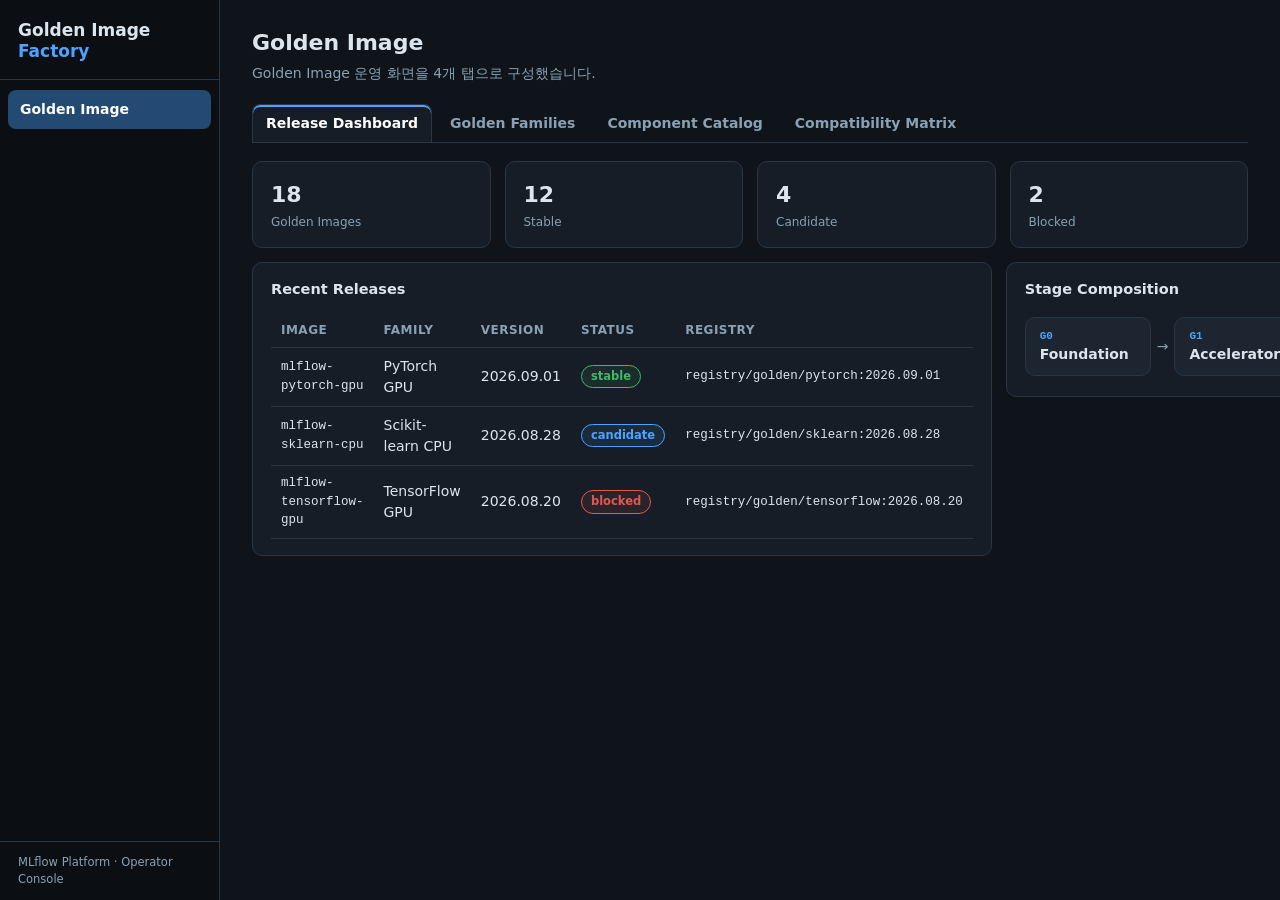
==== index.html @ 3e86191f "first commit" ====
<!doctype html>
<html lang="ko">
<head>
  <meta charset="utf-8">
  <meta name="viewport" content="width=device-width, initial-scale=1">
  <title>Golden Image</title>
  <style>
    :root {
      --bg: #0f141a;
      --side: #0b0f14;
      --panel: #161d26;
      --panel-2: #1c2530;
      --border: #2a3644;
      --text: #dce5ee;
      --muted: #8aa0b4;
      --accent: #4da3ff;
      --accent-dim: #234a73;
      --ok: #3fb964;
      --warn: #e0a53a;
      --err: #e05a4e;
      --mono: "Cascadia Code", "JetBrains Mono", Consolas, monospace;
    }

    * { box-sizing: border-box; }
    html, body { margin: 0; min-height: 100%; }
    body {
      background: var(--bg);
      color: var(--text);
      font: 14px/1.5 "Segoe UI", "Malgun Gothic", system-ui, sans-serif;
    }

    .app { display: flex; min-height: 100vh; }
    .sidebar {
      width: 220px;
      flex: none;
      background: var(--side);
      border-right: 1px solid var(--border);
      display: flex;
      flex-direction: column;
      position: sticky;
      top: 0;
      height: 100vh;
    }
    .brand {
      padding: 20px 18px 16px;
      font-size: 17px;
      font-weight: 700;
      line-height: 1.25;
      border-bottom: 1px solid var(--border);
    }
    .brand span { display: block; color: var(--accent); }
    .menu { padding: 10px 8px; flex: 1; }
    .menu a {
      display: block;
      padding: 9px 12px;
      color: #fff;
      text-decoration: none;
      border-radius: 8px;
      font-weight: 600;
      background: var(--accent-dim);
    }
    .sidebar-foot {
      padding: 12px 18px;
      color: var(--muted);
      font-size: 11.5px;
      border-top: 1px solid var(--border);
    }

    .main {
      flex: 1;
      min-width: 0;
      padding: 26px 32px 60px;
    }
    .page-title { margin: 0 0 4px; font-size: 22px; font-weight: 750; }
    .page-sub { margin: 0 0 20px; color: var(--muted); }

    .tabs {
      display: flex;
      gap: 4px;
      flex-wrap: wrap;
      margin: 0 0 18px;
      border-bottom: 1px solid var(--border);
    }
    .tab {
      display: inline-flex;
      align-items: center;
      min-height: 38px;
      padding: 8px 13px;
      color: var(--muted);
      background: transparent;
      border: 1px solid transparent;
      border-bottom: 0;
      border-radius: 8px 8px 0 0;
      font: inherit;
      font-weight: 650;
      cursor: pointer;
    }
    .tab:hover {
      color: var(--text);
      background: var(--panel);
    }
    .tab.active {
      color: #fff;
      background: var(--panel);
      border-color: var(--border);
      box-shadow: inset 0 2px 0 var(--accent);
    }

    .tab-panel { display: none; }
    .tab-panel.active { display: block; }
    .grid { display: grid; gap: 14px; }
    .stats { grid-template-columns: repeat(4, minmax(150px, 1fr)); }
    .cols { grid-template-columns: 1.4fr .9fr; align-items: start; }
    .cards { grid-template-columns: repeat(auto-fill, minmax(260px, 1fr)); }
    .panel {
      background: var(--panel);
      border: 1px solid var(--border);
      border-radius: 10px;
      padding: 16px 18px;
    }
    .panel h3 { margin: 0 0 12px; font-size: 14.5px; }
    .stat { display: flex; flex-direction: column; gap: 2px; }
    .stat .v { font-size: 22px; font-weight: 750; }
    .stat .k { color: var(--muted); font-size: 12px; }
    .muted { color: var(--muted); }
    .small { font-size: 12px; }
    .mono { font-family: var(--mono); font-size: 12.5px; }
    .row { display: flex; gap: 10px; align-items: center; flex-wrap: wrap; }
    .spread { display: flex; justify-content: space-between; gap: 12px; align-items: center; flex-wrap: wrap; }

    table { width: 100%; border-collapse: collapse; }
    th, td {
      text-align: left;
      padding: 8px 10px;
      border-bottom: 1px solid var(--border);
      vertical-align: middle;
    }
    th {
      color: var(--muted);
      font-size: 12px;
      font-weight: 650;
      text-transform: uppercase;
      letter-spacing: .04em;
    }
    .table-wrap { overflow-x: auto; }

    .badge {
      display: inline-block;
      padding: 2px 9px;
      border-radius: 99px;
      font-size: 11.5px;
      font-weight: 650;
      border: 1px solid var(--border);
      background: var(--panel-2);
      white-space: nowrap;
    }
    .badge.ok { color: var(--ok); border-color: var(--ok); background: rgba(63,185,100,.1); }
    .badge.warn { color: var(--warn); border-color: var(--warn); background: rgba(224,165,58,.1); }
    .badge.err { color: var(--err); border-color: var(--err); background: rgba(224,90,78,.1); }
    .badge.info { color: var(--accent); border-color: var(--accent); background: rgba(77,163,255,.1); }

    .stage-line {
      display: flex;
      gap: 0;
      overflow-x: auto;
      padding: 4px 0;
    }
    .stage-node {
      min-width: 126px;
      background: var(--panel-2);
      border: 1px solid var(--border);
      border-radius: 10px;
      padding: 10px 14px;
      flex: none;
    }
    .stage-key { color: var(--accent); font-family: var(--mono); font-size: 11px; font-weight: 700; }
    .stage-arrow { align-self: center; color: var(--muted); padding: 0 6px; flex: none; }

    .matrix {
      border-collapse: separate;
      border-spacing: 4px;
      min-width: 620px;
    }
    .matrix th { text-transform: none; letter-spacing: 0; }
    .matrix td {
      text-align: center;
      border: 1px solid var(--border);
      border-radius: 8px;
      padding: 10px 12px;
      background: var(--panel-2);
    }
    .matrix .supported { background: rgba(63,185,100,.12); border-color: rgba(63,185,100,.55); }
    .matrix .review { background: rgba(224,165,58,.12); border-color: rgba(224,165,58,.55); }
    .matrix .blocked { background: rgba(224,90,78,.14); border-color: rgba(224,90,78,.65); }

    @media (max-width: 860px) {
      .app { display: block; }
      .sidebar {
        width: auto;
        height: auto;
        position: static;
        border-right: 0;
        border-bottom: 1px solid var(--border);
      }
      .main { padding: 20px 16px 44px; }
      .stats, .cols { grid-template-columns: 1fr; }
    }
  </style>
</head>
<body>
  <div class="app">
    <aside class="sidebar">
      <div class="brand">Golden Image<span>Factory</span></div>
      <nav class="menu">
        <a href="#release-dashboard">Golden Image</a>
      </nav>
      <div class="sidebar-foot">MLflow Platform · Operator Console</div>
    </aside>

    <main class="main">
      <h1 class="page-title">Golden Image</h1>
      <p class="page-sub">Golden Image 운영 화면을 4개 탭으로 구성했습니다.</p>

      <nav class="tabs" aria-label="Golden Image tabs">
        <button class="tab active" type="button" data-tab="release-dashboard">Release Dashboard</button>
        <button class="tab" type="button" data-tab="golden-families">Golden Families</button>
        <button class="tab" type="button" data-tab="component-catalog">Component Catalog</button>
        <button class="tab" type="button" data-tab="compatibility-matrix">Compatibility Matrix</button>
      </nav>

      <section id="release-dashboard" class="tab-panel active">
        <div class="grid stats">
          <div class="panel stat"><div class="v">18</div><div class="k">Golden Images</div></div>
          <div class="panel stat"><div class="v">12</div><div class="k">Stable</div></div>
          <div class="panel stat"><div class="v">4</div><div class="k">Candidate</div></div>
          <div class="panel stat"><div class="v">2</div><div class="k">Blocked</div></div>
        </div>

        <div class="grid cols" style="margin-top:14px;">
          <div class="panel">
            <h3>Recent Releases</h3>
            <div class="table-wrap">
              <table>
                <thead>
                  <tr>
                    <th>Image</th>
                    <th>Family</th>
                    <th>Version</th>
                    <th>Status</th>
                    <th>Registry</th>
                  </tr>
                </thead>
                <tbody>
                  <tr>
                    <td class="mono">mlflow-pytorch-gpu</td>
                    <td>PyTorch GPU</td>
                    <td>2026.09.01</td>
                    <td><span class="badge ok">stable</span></td>
                    <td class="mono">registry/golden/pytorch:2026.09.01</td>
                  </tr>
                  <tr>
                    <td class="mono">mlflow-sklearn-cpu</td>
                    <td>Scikit-learn CPU</td>
                    <td>2026.08.28</td>
                    <td><span class="badge info">candidate</span></td>
                    <td class="mono">registry/golden/sklearn:2026.08.28</td>
                  </tr>
                  <tr>
                    <td class="mono">mlflow-tensorflow-gpu</td>
                    <td>TensorFlow GPU</td>
                    <td>2026.08.20</td>
                    <td><span class="badge err">blocked</span></td>
                    <td class="mono">registry/golden/tensorflow:2026.08.20</td>
                  </tr>
                </tbody>
              </table>
            </div>
          </div>
          <div class="panel">
            <h3>Stage Composition</h3>
            <div class="stage-line">
              <div class="stage-node"><div class="stage-key">G0</div><strong>Foundation</strong></div>
              <div class="stage-arrow">→</div>
              <div class="stage-node"><div class="stage-key">G1</div><strong>Accelerator</strong></div>
              <div class="stage-arrow">→</div>
              <div class="stage-node"><div class="stage-key">G2</div><strong>Language</strong></div>
              <div class="stage-arrow">→</div>
              <div class="stage-node"><div class="stage-key">G3</div><strong>Framework</strong></div>
              <div class="stage-arrow">→</div>
              <div class="stage-node"><div class="stage-key">G4</div><strong>ML Platform</strong></div>
              <div class="stage-arrow">→</div>
              <div class="stage-node"><div class="stage-key">G5</div><strong>IDE</strong></div>
            </div>
          </div>
        </div>
      </section>

      <section id="golden-families" class="tab-panel">
        <div class="grid cards">
          <div class="panel">
            <div class="spread"><strong>PyTorch GPU</strong><span class="badge ok">active</span></div>
            <p class="muted small">CUDA 기반 PyTorch 학습/서빙 Golden Image Family</p>
            <div class="row">
              <span class="badge info">linux/amd64</span>
              <span class="badge">cu124-py312</span>
              <span class="badge ok">stable 3</span>
            </div>
          </div>
          <div class="panel">
            <div class="spread"><strong>TensorFlow GPU</strong><span class="badge warn">review</span></div>
            <p class="muted small">TensorFlow GPU 런타임과 MLflow 통합 Family</p>
            <div class="row">
              <span class="badge info">linux/amd64</span>
              <span class="badge">cu121-py311</span>
              <span class="badge info">candidate 1</span>
            </div>
          </div>
          <div class="panel">
            <div class="spread"><strong>Scikit-learn CPU</strong><span class="badge ok">active</span></div>
            <p class="muted small">CPU 전용 Python ML 워크로드 Family</p>
            <div class="row">
              <span class="badge info">linux/amd64</span>
              <span class="badge">py312</span>
              <span class="badge ok">stable 5</span>
            </div>
          </div>
        </div>
      </section>

      <section id="component-catalog" class="tab-panel">
        <div class="panel">
          <h3>Component Catalog</h3>
          <div class="table-wrap">
            <table>
              <thead>
                <tr>
                  <th>Stage</th>
                  <th>Name</th>
                  <th>Version</th>
                  <th>Status</th>
                  <th>Owner</th>
                </tr>
              </thead>
              <tbody>
                <tr><td class="mono">G0</td><td>ubi9-foundation</td><td>9.4</td><td><span class="badge ok">approved</span></td><td>platform-infra</td></tr>
                <tr><td class="mono">G1</td><td>cuda-runtime</td><td>12.4.1</td><td><span class="badge ok">approved</span></td><td>gpu-platform</td></tr>
                <tr><td class="mono">G2</td><td>python</td><td>3.12</td><td><span class="badge ok">approved</span></td><td>runtime</td></tr>
                <tr><td class="mono">G3</td><td>pytorch</td><td>2.4.0</td><td><span class="badge info">candidate</span></td><td>ml-platform</td></tr>
                <tr><td class="mono">G4</td><td>mlflow</td><td>2.16.0</td><td><span class="badge ok">approved</span></td><td>ml-platform</td></tr>
                <tr><td class="mono">G5</td><td>openvscode</td><td>1.92.2</td><td><span class="badge warn">draft</span></td><td>developer-platform</td></tr>
              </tbody>
            </table>
          </div>
        </div>
      </section>

      <section id="compatibility-matrix" class="tab-panel">
        <div class="grid cols">
          <div class="panel">
            <h3>Framework × Python/CUDA</h3>
            <div class="table-wrap">
              <table class="matrix">
                <thead>
                  <tr>
                    <th>Framework</th>
                    <th>py311-cu121</th>
                    <th>py312-cu124</th>
                    <th>py313-cu124</th>
                  </tr>
                </thead>
                <tbody>
                  <tr>
                    <th>pytorch 2.4</th>
                    <td class="supported">supported</td>
                    <td class="supported">supported</td>
                    <td class="review">review</td>
                  </tr>
                  <tr>
                    <th>tensorflow 2.16</th>
                    <td class="supported">supported</td>
                    <td class="review">review</td>
                    <td class="blocked">blocked</td>
                  </tr>
                  <tr>
                    <th>sklearn 1.5</th>
                    <td class="supported">supported</td>
                    <td class="supported">supported</td>
                    <td class="supported">supported</td>
                  </tr>
                </tbody>
              </table>
            </div>
          </div>
          <div class="panel">
            <h3>Rules</h3>
            <p class="muted small">blocked 조합은 Release 승인 전에 예외 승인 또는 Component 교체가 필요합니다.</p>
            <div class="row">
              <span class="badge ok">supported</span>
              <span class="badge warn">review</span>
              <span class="badge err">blocked</span>
            </div>
          </div>
        </div>
      </section>
    </main>
  </div>

  <script>
    const tabs = Array.from(document.querySelectorAll(".tab"));
    const panels = Array.from(document.querySelectorAll(".tab-panel"));

    function activate(tabId) {
      tabs.forEach((tab) => tab.classList.toggle("active", tab.dataset.tab === tabId));
      panels.forEach((panel) => panel.classList.toggle("active", panel.id === tabId));
      if (location.hash.slice(1) !== tabId) history.replaceState(null, "", "#" + tabId);
    }

    tabs.forEach((tab) => {
      tab.addEventListener("click", () => activate(tab.dataset.tab));
    });

    const initial = location.hash.slice(1);
    if (initial && document.getElementById(initial)) {
      activate(initial);
    }
  </script>
</body>
</html>
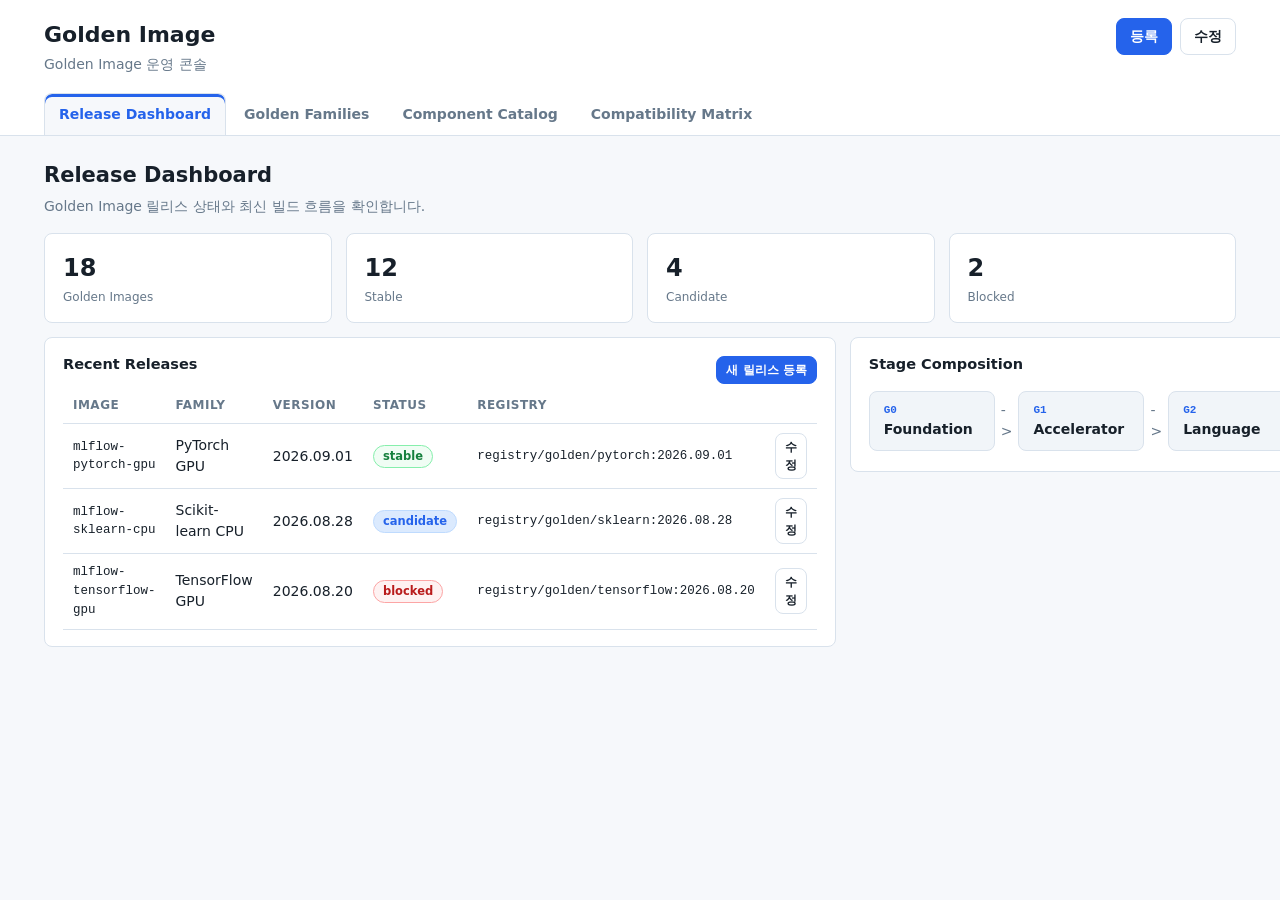
==== commit 2b426ab0: "split golden image html screens" ====
--- a/index.html
+++ b/index.html
@@ -3,426 +3,114 @@
 <head>
   <meta charset="utf-8">
   <meta name="viewport" content="width=device-width, initial-scale=1">
-  <title>Golden Image</title>
-  <style>
-    :root {
-      --bg: #0f141a;
-      --side: #0b0f14;
-      --panel: #161d26;
-      --panel-2: #1c2530;
-      --border: #2a3644;
-      --text: #dce5ee;
-      --muted: #8aa0b4;
-      --accent: #4da3ff;
-      --accent-dim: #234a73;
-      --ok: #3fb964;
-      --warn: #e0a53a;
-      --err: #e05a4e;
-      --mono: "Cascadia Code", "JetBrains Mono", Consolas, monospace;
-    }
-
-    * { box-sizing: border-box; }
-    html, body { margin: 0; min-height: 100%; }
-    body {
-      background: var(--bg);
-      color: var(--text);
-      font: 14px/1.5 "Segoe UI", "Malgun Gothic", system-ui, sans-serif;
-    }
-
-    .app { display: flex; min-height: 100vh; }
-    .sidebar {
-      width: 220px;
-      flex: none;
-      background: var(--side);
-      border-right: 1px solid var(--border);
-      display: flex;
-      flex-direction: column;
-      position: sticky;
-      top: 0;
-      height: 100vh;
-    }
-    .brand {
-      padding: 20px 18px 16px;
-      font-size: 17px;
-      font-weight: 700;
-      line-height: 1.25;
-      border-bottom: 1px solid var(--border);
-    }
-    .brand span { display: block; color: var(--accent); }
-    .menu { padding: 10px 8px; flex: 1; }
-    .menu a {
-      display: block;
-      padding: 9px 12px;
-      color: #fff;
-      text-decoration: none;
-      border-radius: 8px;
-      font-weight: 600;
-      background: var(--accent-dim);
-    }
-    .sidebar-foot {
-      padding: 12px 18px;
-      color: var(--muted);
-      font-size: 11.5px;
-      border-top: 1px solid var(--border);
-    }
-
-    .main {
-      flex: 1;
-      min-width: 0;
-      padding: 26px 32px 60px;
-    }
-    .page-title { margin: 0 0 4px; font-size: 22px; font-weight: 750; }
-    .page-sub { margin: 0 0 20px; color: var(--muted); }
-
-    .tabs {
-      display: flex;
-      gap: 4px;
-      flex-wrap: wrap;
-      margin: 0 0 18px;
-      border-bottom: 1px solid var(--border);
-    }
-    .tab {
-      display: inline-flex;
-      align-items: center;
-      min-height: 38px;
-      padding: 8px 13px;
-      color: var(--muted);
-      background: transparent;
-      border: 1px solid transparent;
-      border-bottom: 0;
-      border-radius: 8px 8px 0 0;
-      font: inherit;
-      font-weight: 650;
-      cursor: pointer;
-    }
-    .tab:hover {
-      color: var(--text);
-      background: var(--panel);
-    }
-    .tab.active {
-      color: #fff;
-      background: var(--panel);
-      border-color: var(--border);
-      box-shadow: inset 0 2px 0 var(--accent);
-    }
-
-    .tab-panel { display: none; }
-    .tab-panel.active { display: block; }
-    .grid { display: grid; gap: 14px; }
-    .stats { grid-template-columns: repeat(4, minmax(150px, 1fr)); }
-    .cols { grid-template-columns: 1.4fr .9fr; align-items: start; }
-    .cards { grid-template-columns: repeat(auto-fill, minmax(260px, 1fr)); }
-    .panel {
-      background: var(--panel);
-      border: 1px solid var(--border);
-      border-radius: 10px;
-      padding: 16px 18px;
-    }
-    .panel h3 { margin: 0 0 12px; font-size: 14.5px; }
-    .stat { display: flex; flex-direction: column; gap: 2px; }
-    .stat .v { font-size: 22px; font-weight: 750; }
-    .stat .k { color: var(--muted); font-size: 12px; }
-    .muted { color: var(--muted); }
-    .small { font-size: 12px; }
-    .mono { font-family: var(--mono); font-size: 12.5px; }
-    .row { display: flex; gap: 10px; align-items: center; flex-wrap: wrap; }
-    .spread { display: flex; justify-content: space-between; gap: 12px; align-items: center; flex-wrap: wrap; }
-
-    table { width: 100%; border-collapse: collapse; }
-    th, td {
-      text-align: left;
-      padding: 8px 10px;
-      border-bottom: 1px solid var(--border);
-      vertical-align: middle;
-    }
-    th {
-      color: var(--muted);
-      font-size: 12px;
-      font-weight: 650;
-      text-transform: uppercase;
-      letter-spacing: .04em;
-    }
-    .table-wrap { overflow-x: auto; }
-
-    .badge {
-      display: inline-block;
-      padding: 2px 9px;
-      border-radius: 99px;
-      font-size: 11.5px;
-      font-weight: 650;
-      border: 1px solid var(--border);
-      background: var(--panel-2);
-      white-space: nowrap;
-    }
-    .badge.ok { color: var(--ok); border-color: var(--ok); background: rgba(63,185,100,.1); }
-    .badge.warn { color: var(--warn); border-color: var(--warn); background: rgba(224,165,58,.1); }
-    .badge.err { color: var(--err); border-color: var(--err); background: rgba(224,90,78,.1); }
-    .badge.info { color: var(--accent); border-color: var(--accent); background: rgba(77,163,255,.1); }
-
-    .stage-line {
-      display: flex;
-      gap: 0;
-      overflow-x: auto;
-      padding: 4px 0;
-    }
-    .stage-node {
-      min-width: 126px;
-      background: var(--panel-2);
-      border: 1px solid var(--border);
-      border-radius: 10px;
-      padding: 10px 14px;
-      flex: none;
-    }
-    .stage-key { color: var(--accent); font-family: var(--mono); font-size: 11px; font-weight: 700; }
-    .stage-arrow { align-self: center; color: var(--muted); padding: 0 6px; flex: none; }
-
-    .matrix {
-      border-collapse: separate;
-      border-spacing: 4px;
-      min-width: 620px;
-    }
-    .matrix th { text-transform: none; letter-spacing: 0; }
-    .matrix td {
-      text-align: center;
-      border: 1px solid var(--border);
-      border-radius: 8px;
-      padding: 10px 12px;
-      background: var(--panel-2);
-    }
-    .matrix .supported { background: rgba(63,185,100,.12); border-color: rgba(63,185,100,.55); }
-    .matrix .review { background: rgba(224,165,58,.12); border-color: rgba(224,165,58,.55); }
-    .matrix .blocked { background: rgba(224,90,78,.14); border-color: rgba(224,90,78,.65); }
-
-    @media (max-width: 860px) {
-      .app { display: block; }
-      .sidebar {
-        width: auto;
-        height: auto;
-        position: static;
-        border-right: 0;
-        border-bottom: 1px solid var(--border);
-      }
-      .main { padding: 20px 16px 44px; }
-      .stats, .cols { grid-template-columns: 1fr; }
-    }
-  </style>
+  <title>Golden Image · Release Dashboard</title>
+  <link rel="stylesheet" href="styles.css">
 </head>
-<body>
-  <div class="app">
-    <aside class="sidebar">
-      <div class="brand">Golden Image<span>Factory</span></div>
-      <nav class="menu">
-        <a href="#release-dashboard">Golden Image</a>
-      </nav>
-      <div class="sidebar-foot">MLflow Platform · Operator Console</div>
-    </aside>
+<body data-page="dashboard">
+  <div class="shell">
+    <header class="topbar">
+      <div class="topbar-inner">
+        <div class="brand-row">
+          <div>
+            <h1 class="brand">Golden Image</h1>
+            <p class="brand-sub">Golden Image 운영 콘솔</p>
+          </div>
+          <div class="quick-actions">
+            <a class="btn primary" href="register.html">등록</a>
+            <a class="btn" href="edit.html">수정</a>
+          </div>
+        </div>
+        <nav class="tabs" aria-label="Golden Image tabs">
+          <a href="index.html" data-nav="dashboard">Release Dashboard</a>
+          <a href="families.html" data-nav="families">Golden Families</a>
+          <a href="components.html" data-nav="components">Component Catalog</a>
+          <a href="matrix.html" data-nav="matrix">Compatibility Matrix</a>
+        </nav>
+      </div>
+    </header>
 
     <main class="main">
-      <h1 class="page-title">Golden Image</h1>
-      <p class="page-sub">Golden Image 운영 화면을 4개 탭으로 구성했습니다.</p>
+      <div class="page-head">
+        <div>
+          <h2 class="page-title">Release Dashboard</h2>
+          <p class="page-sub">Golden Image 릴리스 상태와 최신 빌드 흐름을 확인합니다.</p>
+        </div>
+      </div>
 
-      <nav class="tabs" aria-label="Golden Image tabs">
-        <button class="tab active" type="button" data-tab="release-dashboard">Release Dashboard</button>
-        <button class="tab" type="button" data-tab="golden-families">Golden Families</button>
-        <button class="tab" type="button" data-tab="component-catalog">Component Catalog</button>
-        <button class="tab" type="button" data-tab="compatibility-matrix">Compatibility Matrix</button>
-      </nav>
-
-      <section id="release-dashboard" class="tab-panel active">
-        <div class="grid stats">
-          <div class="panel stat"><div class="v">18</div><div class="k">Golden Images</div></div>
-          <div class="panel stat"><div class="v">12</div><div class="k">Stable</div></div>
-          <div class="panel stat"><div class="v">4</div><div class="k">Candidate</div></div>
-          <div class="panel stat"><div class="v">2</div><div class="k">Blocked</div></div>
-        </div>
-
-        <div class="grid cols" style="margin-top:14px;">
-          <div class="panel">
-            <h3>Recent Releases</h3>
-            <div class="table-wrap">
-              <table>
-                <thead>
-                  <tr>
-                    <th>Image</th>
-                    <th>Family</th>
-                    <th>Version</th>
-                    <th>Status</th>
-                    <th>Registry</th>
-                  </tr>
-                </thead>
-                <tbody>
-                  <tr>
-                    <td class="mono">mlflow-pytorch-gpu</td>
-                    <td>PyTorch GPU</td>
-                    <td>2026.09.01</td>
-                    <td><span class="badge ok">stable</span></td>
-                    <td class="mono">registry/golden/pytorch:2026.09.01</td>
-                  </tr>
-                  <tr>
-                    <td class="mono">mlflow-sklearn-cpu</td>
-                    <td>Scikit-learn CPU</td>
-                    <td>2026.08.28</td>
-                    <td><span class="badge info">candidate</span></td>
-                    <td class="mono">registry/golden/sklearn:2026.08.28</td>
-                  </tr>
-                  <tr>
-                    <td class="mono">mlflow-tensorflow-gpu</td>
-                    <td>TensorFlow GPU</td>
-                    <td>2026.08.20</td>
-                    <td><span class="badge err">blocked</span></td>
-                    <td class="mono">registry/golden/tensorflow:2026.08.20</td>
-                  </tr>
-                </tbody>
-              </table>
-            </div>
-          </div>
-          <div class="panel">
-            <h3>Stage Composition</h3>
-            <div class="stage-line">
-              <div class="stage-node"><div class="stage-key">G0</div><strong>Foundation</strong></div>
-              <div class="stage-arrow">→</div>
-              <div class="stage-node"><div class="stage-key">G1</div><strong>Accelerator</strong></div>
-              <div class="stage-arrow">→</div>
-              <div class="stage-node"><div class="stage-key">G2</div><strong>Language</strong></div>
-              <div class="stage-arrow">→</div>
-              <div class="stage-node"><div class="stage-key">G3</div><strong>Framework</strong></div>
-              <div class="stage-arrow">→</div>
-              <div class="stage-node"><div class="stage-key">G4</div><strong>ML Platform</strong></div>
-              <div class="stage-arrow">→</div>
-              <div class="stage-node"><div class="stage-key">G5</div><strong>IDE</strong></div>
-            </div>
-          </div>
-        </div>
+      <section class="grid stats">
+        <div class="panel stat"><div class="value">18</div><div class="key">Golden Images</div></div>
+        <div class="panel stat"><div class="value">12</div><div class="key">Stable</div></div>
+        <div class="panel stat"><div class="value">4</div><div class="key">Candidate</div></div>
+        <div class="panel stat"><div class="value">2</div><div class="key">Blocked</div></div>
       </section>
 
-      <section id="golden-families" class="tab-panel">
-        <div class="grid cards">
-          <div class="panel">
-            <div class="spread"><strong>PyTorch GPU</strong><span class="badge ok">active</span></div>
-            <p class="muted small">CUDA 기반 PyTorch 학습/서빙 Golden Image Family</p>
-            <div class="row">
-              <span class="badge info">linux/amd64</span>
-              <span class="badge">cu124-py312</span>
-              <span class="badge ok">stable 3</span>
-            </div>
+      <section class="grid cols" style="margin-top:14px;">
+        <div class="panel">
+          <div class="spread">
+            <h3>Recent Releases</h3>
+            <a class="btn small primary" href="register.html">새 릴리스 등록</a>
           </div>
-          <div class="panel">
-            <div class="spread"><strong>TensorFlow GPU</strong><span class="badge warn">review</span></div>
-            <p class="muted small">TensorFlow GPU 런타임과 MLflow 통합 Family</p>
-            <div class="row">
-              <span class="badge info">linux/amd64</span>
-              <span class="badge">cu121-py311</span>
-              <span class="badge info">candidate 1</span>
-            </div>
-          </div>
-          <div class="panel">
-            <div class="spread"><strong>Scikit-learn CPU</strong><span class="badge ok">active</span></div>
-            <p class="muted small">CPU 전용 Python ML 워크로드 Family</p>
-            <div class="row">
-              <span class="badge info">linux/amd64</span>
-              <span class="badge">py312</span>
-              <span class="badge ok">stable 5</span>
-            </div>
-          </div>
-        </div>
-      </section>
-
-      <section id="component-catalog" class="tab-panel">
-        <div class="panel">
-          <h3>Component Catalog</h3>
           <div class="table-wrap">
             <table>
               <thead>
                 <tr>
-                  <th>Stage</th>
-                  <th>Name</th>
+                  <th>Image</th>
+                  <th>Family</th>
                   <th>Version</th>
                   <th>Status</th>
-                  <th>Owner</th>
+                  <th>Registry</th>
+                  <th></th>
                 </tr>
               </thead>
               <tbody>
-                <tr><td class="mono">G0</td><td>ubi9-foundation</td><td>9.4</td><td><span class="badge ok">approved</span></td><td>platform-infra</td></tr>
-                <tr><td class="mono">G1</td><td>cuda-runtime</td><td>12.4.1</td><td><span class="badge ok">approved</span></td><td>gpu-platform</td></tr>
-                <tr><td class="mono">G2</td><td>python</td><td>3.12</td><td><span class="badge ok">approved</span></td><td>runtime</td></tr>
-                <tr><td class="mono">G3</td><td>pytorch</td><td>2.4.0</td><td><span class="badge info">candidate</span></td><td>ml-platform</td></tr>
-                <tr><td class="mono">G4</td><td>mlflow</td><td>2.16.0</td><td><span class="badge ok">approved</span></td><td>ml-platform</td></tr>
-                <tr><td class="mono">G5</td><td>openvscode</td><td>1.92.2</td><td><span class="badge warn">draft</span></td><td>developer-platform</td></tr>
+                <tr>
+                  <td class="mono">mlflow-pytorch-gpu</td>
+                  <td>PyTorch GPU</td>
+                  <td>2026.09.01</td>
+                  <td><span class="badge ok">stable</span></td>
+                  <td class="mono">registry/golden/pytorch:2026.09.01</td>
+                  <td><a class="btn small" href="edit.html?image=mlflow-pytorch-gpu">수정</a></td>
+                </tr>
+                <tr>
+                  <td class="mono">mlflow-sklearn-cpu</td>
+                  <td>Scikit-learn CPU</td>
+                  <td>2026.08.28</td>
+                  <td><span class="badge info">candidate</span></td>
+                  <td class="mono">registry/golden/sklearn:2026.08.28</td>
+                  <td><a class="btn small" href="edit.html?image=mlflow-sklearn-cpu">수정</a></td>
+                </tr>
+                <tr>
+                  <td class="mono">mlflow-tensorflow-gpu</td>
+                  <td>TensorFlow GPU</td>
+                  <td>2026.08.20</td>
+                  <td><span class="badge err">blocked</span></td>
+                  <td class="mono">registry/golden/tensorflow:2026.08.20</td>
+                  <td><a class="btn small" href="edit.html?image=mlflow-tensorflow-gpu">수정</a></td>
+                </tr>
               </tbody>
             </table>
           </div>
         </div>
-      </section>
 
-      <section id="compatibility-matrix" class="tab-panel">
-        <div class="grid cols">
-          <div class="panel">
-            <h3>Framework × Python/CUDA</h3>
-            <div class="table-wrap">
-              <table class="matrix">
-                <thead>
-                  <tr>
-                    <th>Framework</th>
-                    <th>py311-cu121</th>
-                    <th>py312-cu124</th>
-                    <th>py313-cu124</th>
-                  </tr>
-                </thead>
-                <tbody>
-                  <tr>
-                    <th>pytorch 2.4</th>
-                    <td class="supported">supported</td>
-                    <td class="supported">supported</td>
-                    <td class="review">review</td>
-                  </tr>
-                  <tr>
-                    <th>tensorflow 2.16</th>
-                    <td class="supported">supported</td>
-                    <td class="review">review</td>
-                    <td class="blocked">blocked</td>
-                  </tr>
-                  <tr>
-                    <th>sklearn 1.5</th>
-                    <td class="supported">supported</td>
-                    <td class="supported">supported</td>
-                    <td class="supported">supported</td>
-                  </tr>
-                </tbody>
-              </table>
-            </div>
-          </div>
-          <div class="panel">
-            <h3>Rules</h3>
-            <p class="muted small">blocked 조합은 Release 승인 전에 예외 승인 또는 Component 교체가 필요합니다.</p>
-            <div class="row">
-              <span class="badge ok">supported</span>
-              <span class="badge warn">review</span>
-              <span class="badge err">blocked</span>
-            </div>
+        <div class="panel">
+          <h3>Stage Composition</h3>
+          <div class="stage-line">
+            <div class="stage-node"><div class="stage-key">G0</div><strong>Foundation</strong></div>
+            <div class="stage-arrow">-&gt;</div>
+            <div class="stage-node"><div class="stage-key">G1</div><strong>Accelerator</strong></div>
+            <div class="stage-arrow">-&gt;</div>
+            <div class="stage-node"><div class="stage-key">G2</div><strong>Language</strong></div>
+            <div class="stage-arrow">-&gt;</div>
+            <div class="stage-node"><div class="stage-key">G3</div><strong>Framework</strong></div>
+            <div class="stage-arrow">-&gt;</div>
+            <div class="stage-node"><div class="stage-key">G4</div><strong>ML Platform</strong></div>
+            <div class="stage-arrow">-&gt;</div>
+            <div class="stage-node"><div class="stage-key">G5</div><strong>IDE</strong></div>
           </div>
         </div>
       </section>
     </main>
   </div>
-
-  <script>
-    const tabs = Array.from(document.querySelectorAll(".tab"));
-    const panels = Array.from(document.querySelectorAll(".tab-panel"));
-
-    function activate(tabId) {
-      tabs.forEach((tab) => tab.classList.toggle("active", tab.dataset.tab === tabId));
-      panels.forEach((panel) => panel.classList.toggle("active", panel.id === tabId));
-      if (location.hash.slice(1) !== tabId) history.replaceState(null, "", "#" + tabId);
-    }
-
-    tabs.forEach((tab) => {
-      tab.addEventListener("click", () => activate(tab.dataset.tab));
-    });
-
-    const initial = location.hash.slice(1);
-    if (initial && document.getElementById(initial)) {
-      activate(initial);
-    }
-  </script>
+  <script src="app.js"></script>
 </body>
 </html>
--- a/styles.css
+++ b/styles.css
@@ -0,0 +1,316 @@
+:root {
+  --bg: #f6f8fb;
+  --surface: #ffffff;
+  --surface-soft: #f1f5f9;
+  --border: #d9e2ec;
+  --text: #17202a;
+  --muted: #66788a;
+  --accent: #2563eb;
+  --accent-soft: #dbeafe;
+  --ok: #15803d;
+  --warn: #b45309;
+  --err: #b91c1c;
+  --radius: 8px;
+  --mono: "Cascadia Code", "JetBrains Mono", Consolas, monospace;
+}
+
+* { box-sizing: border-box; }
+html, body { margin: 0; min-height: 100%; }
+body {
+  background: var(--bg);
+  color: var(--text);
+  font: 14px/1.5 "Segoe UI", "Malgun Gothic", system-ui, sans-serif;
+}
+a { color: inherit; }
+
+.shell { min-height: 100vh; }
+.topbar {
+  background: var(--surface);
+  border-bottom: 1px solid var(--border);
+}
+.topbar-inner {
+  max-width: 1240px;
+  margin: 0 auto;
+  padding: 18px 24px 0;
+}
+.brand-row {
+  display: flex;
+  justify-content: space-between;
+  align-items: flex-start;
+  gap: 16px;
+  flex-wrap: wrap;
+}
+.brand {
+  margin: 0;
+  font-size: 22px;
+  font-weight: 750;
+  letter-spacing: 0;
+}
+.brand-sub {
+  margin: 3px 0 0;
+  color: var(--muted);
+}
+.quick-actions {
+  display: flex;
+  gap: 8px;
+  flex-wrap: wrap;
+}
+
+.tabs {
+  display: flex;
+  gap: 3px;
+  margin-top: 18px;
+  overflow-x: auto;
+}
+.tabs a {
+  display: inline-flex;
+  align-items: center;
+  min-height: 42px;
+  padding: 9px 14px;
+  color: var(--muted);
+  text-decoration: none;
+  border: 1px solid transparent;
+  border-bottom: 0;
+  border-radius: var(--radius) var(--radius) 0 0;
+  font-weight: 650;
+  white-space: nowrap;
+}
+.tabs a:hover {
+  color: var(--text);
+  background: var(--surface-soft);
+}
+.tabs a.active {
+  color: var(--accent);
+  background: var(--bg);
+  border-color: var(--border);
+  box-shadow: inset 0 3px 0 var(--accent);
+}
+
+.main {
+  max-width: 1240px;
+  margin: 0 auto;
+  padding: 24px;
+}
+.page-head {
+  display: flex;
+  justify-content: space-between;
+  align-items: flex-start;
+  gap: 16px;
+  flex-wrap: wrap;
+  margin-bottom: 16px;
+}
+.page-title {
+  margin: 0;
+  font-size: 21px;
+  font-weight: 750;
+}
+.page-sub {
+  margin: 4px 0 0;
+  color: var(--muted);
+}
+
+.grid { display: grid; gap: 14px; }
+.stats { grid-template-columns: repeat(4, minmax(150px, 1fr)); }
+.cols { grid-template-columns: 1.45fr .9fr; align-items: start; }
+.cards { grid-template-columns: repeat(auto-fill, minmax(270px, 1fr)); }
+.form-grid { grid-template-columns: repeat(2, minmax(220px, 1fr)); }
+.full { grid-column: 1 / -1; }
+
+.panel {
+  background: var(--surface);
+  border: 1px solid var(--border);
+  border-radius: var(--radius);
+  padding: 16px 18px;
+}
+.panel h3 {
+  margin: 0 0 12px;
+  font-size: 14.5px;
+}
+.section-title {
+  margin: 20px 0 10px;
+  font-size: 15px;
+  font-weight: 750;
+}
+.muted { color: var(--muted); }
+.small { font-size: 12px; }
+.mono { font-family: var(--mono); font-size: 12.5px; }
+.row {
+  display: flex;
+  gap: 10px;
+  align-items: center;
+  flex-wrap: wrap;
+}
+.spread {
+  display: flex;
+  justify-content: space-between;
+  gap: 12px;
+  align-items: center;
+  flex-wrap: wrap;
+}
+
+.stat {
+  display: flex;
+  flex-direction: column;
+  gap: 2px;
+}
+.stat .value {
+  font-size: 24px;
+  font-weight: 750;
+}
+.stat .key {
+  color: var(--muted);
+  font-size: 12px;
+}
+
+.table-wrap { overflow-x: auto; }
+table {
+  width: 100%;
+  border-collapse: collapse;
+}
+th, td {
+  text-align: left;
+  padding: 9px 10px;
+  border-bottom: 1px solid var(--border);
+  vertical-align: middle;
+}
+th {
+  color: var(--muted);
+  font-size: 12px;
+  font-weight: 700;
+  text-transform: uppercase;
+  letter-spacing: .04em;
+}
+tbody tr:hover td { background: #f8fafc; }
+
+.badge {
+  display: inline-block;
+  padding: 2px 9px;
+  border-radius: 999px;
+  border: 1px solid var(--border);
+  background: var(--surface-soft);
+  color: var(--muted);
+  font-size: 11.5px;
+  font-weight: 700;
+  white-space: nowrap;
+}
+.badge.ok { color: var(--ok); border-color: #86efac; background: #f0fdf4; }
+.badge.warn { color: var(--warn); border-color: #fcd34d; background: #fffbeb; }
+.badge.err { color: var(--err); border-color: #fca5a5; background: #fef2f2; }
+.badge.info { color: var(--accent); border-color: #bfdbfe; background: var(--accent-soft); }
+
+.btn {
+  display: inline-flex;
+  align-items: center;
+  justify-content: center;
+  min-height: 34px;
+  padding: 7px 13px;
+  border: 1px solid var(--border);
+  border-radius: var(--radius);
+  background: var(--surface);
+  color: var(--text);
+  text-decoration: none;
+  font: inherit;
+  font-weight: 700;
+  cursor: pointer;
+}
+.btn:hover { border-color: var(--accent); }
+.btn.primary {
+  color: #fff;
+  background: var(--accent);
+  border-color: var(--accent);
+}
+.btn.ghost { background: transparent; }
+.btn.small { min-height: 28px; padding: 4px 9px; font-size: 12px; }
+
+.stage-line {
+  display: flex;
+  gap: 0;
+  overflow-x: auto;
+  padding: 4px 0;
+}
+.stage-node {
+  min-width: 126px;
+  flex: none;
+  padding: 10px 14px;
+  border: 1px solid var(--border);
+  border-radius: var(--radius);
+  background: var(--surface-soft);
+}
+.stage-key {
+  color: var(--accent);
+  font-family: var(--mono);
+  font-size: 11px;
+  font-weight: 750;
+}
+.stage-arrow {
+  align-self: center;
+  padding: 0 6px;
+  color: var(--muted);
+}
+
+.matrix {
+  min-width: 640px;
+  border-collapse: separate;
+  border-spacing: 4px;
+}
+.matrix th { text-transform: none; letter-spacing: 0; }
+.matrix td {
+  text-align: center;
+  border: 1px solid var(--border);
+  border-radius: var(--radius);
+  background: var(--surface-soft);
+  padding: 10px 12px;
+}
+.matrix .supported { color: var(--ok); background: #f0fdf4; border-color: #86efac; }
+.matrix .review { color: var(--warn); background: #fffbeb; border-color: #fcd34d; }
+.matrix .blocked { color: var(--err); background: #fef2f2; border-color: #fca5a5; }
+
+label {
+  display: block;
+  margin: 0 0 5px;
+  color: var(--muted);
+  font-size: 12.5px;
+  font-weight: 700;
+}
+input, select, textarea {
+  width: 100%;
+  min-height: 36px;
+  padding: 7px 10px;
+  border: 1px solid var(--border);
+  border-radius: var(--radius);
+  background: #fff;
+  color: var(--text);
+  font: inherit;
+}
+textarea { min-height: 92px; resize: vertical; }
+input:focus, select:focus, textarea:focus {
+  outline: none;
+  border-color: var(--accent);
+  box-shadow: 0 0 0 3px var(--accent-soft);
+}
+.field { min-width: 0; }
+.form-actions {
+  display: flex;
+  justify-content: flex-end;
+  gap: 8px;
+  margin-top: 18px;
+}
+.hint-box {
+  background: #f8fafc;
+  border: 1px dashed #cbd5e1;
+  border-radius: var(--radius);
+  padding: 12px 14px;
+  color: var(--muted);
+}
+.history {
+  margin: 0;
+  padding-left: 18px;
+  color: var(--muted);
+}
+.history li { margin: 6px 0; }
+
+@media (max-width: 860px) {
+  .topbar-inner, .main { padding-left: 16px; padding-right: 16px; }
+  .stats, .cols, .form-grid { grid-template-columns: 1fr; }
+  .tabs a { min-height: 38px; padding: 8px 11px; }
+}
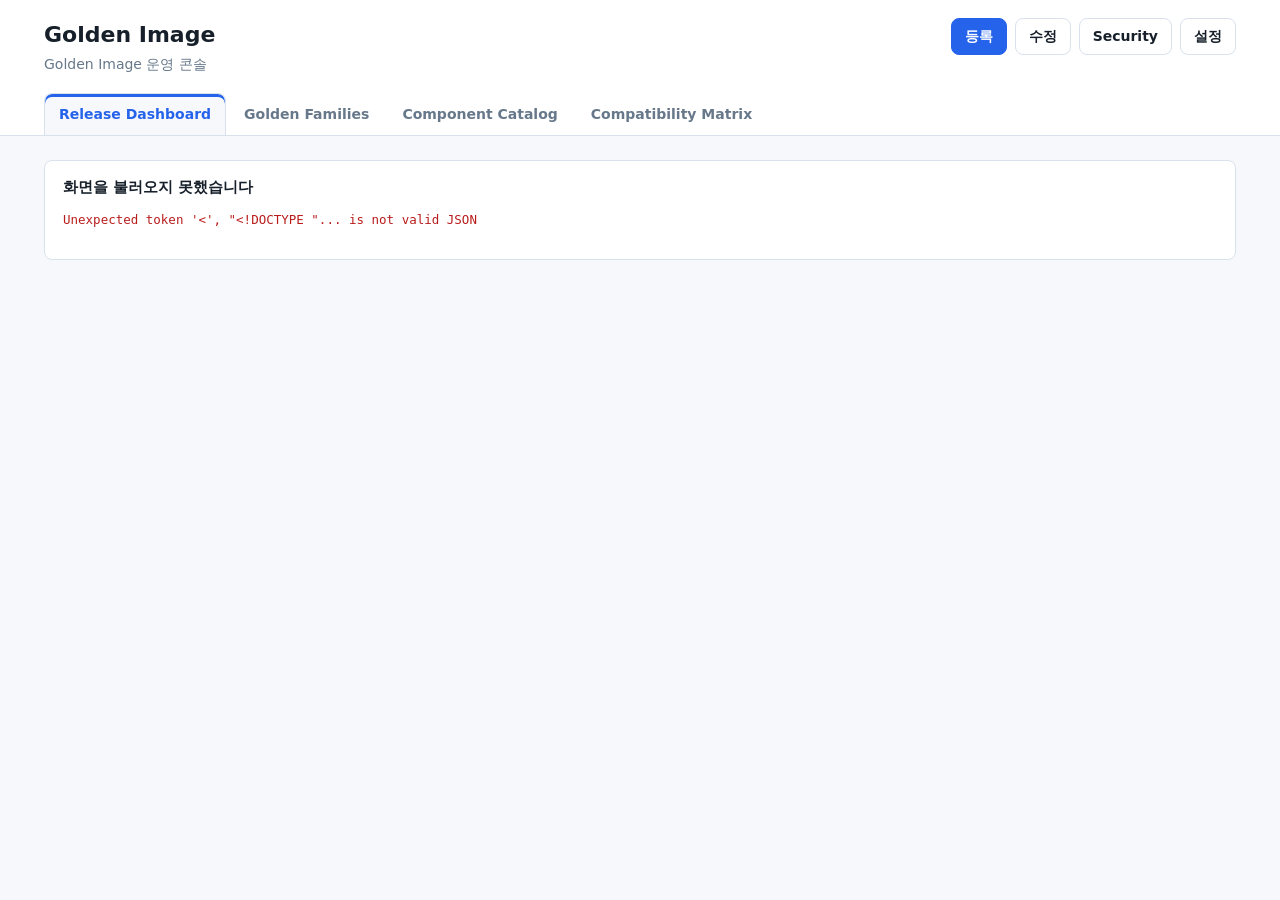
==== commit 0f36c6fa: "restore functional golden image ui" ====
--- a/index.html
+++ b/index.html
@@ -6,7 +6,7 @@
   <title>Golden Image · Release Dashboard</title>
   <link rel="stylesheet" href="styles.css">
 </head>
-<body data-page="dashboard">
+<body data-screen="dashboard">
   <div class="shell">
     <header class="topbar">
       <div class="topbar-inner">
@@ -18,6 +18,8 @@
           <div class="quick-actions">
             <a class="btn primary" href="register.html">등록</a>
             <a class="btn" href="edit.html">수정</a>
+            <a class="btn" href="security.html">Security</a>
+            <a class="btn" href="settings.html">설정</a>
           </div>
         </div>
         <nav class="tabs" aria-label="Golden Image tabs">
@@ -28,89 +30,10 @@
         </nav>
       </div>
     </header>
-
-    <main class="main">
-      <div class="page-head">
-        <div>
-          <h2 class="page-title">Release Dashboard</h2>
-          <p class="page-sub">Golden Image 릴리스 상태와 최신 빌드 흐름을 확인합니다.</p>
-        </div>
-      </div>
-
-      <section class="grid stats">
-        <div class="panel stat"><div class="value">18</div><div class="key">Golden Images</div></div>
-        <div class="panel stat"><div class="value">12</div><div class="key">Stable</div></div>
-        <div class="panel stat"><div class="value">4</div><div class="key">Candidate</div></div>
-        <div class="panel stat"><div class="value">2</div><div class="key">Blocked</div></div>
-      </section>
-
-      <section class="grid cols" style="margin-top:14px;">
-        <div class="panel">
-          <div class="spread">
-            <h3>Recent Releases</h3>
-            <a class="btn small primary" href="register.html">새 릴리스 등록</a>
-          </div>
-          <div class="table-wrap">
-            <table>
-              <thead>
-                <tr>
-                  <th>Image</th>
-                  <th>Family</th>
-                  <th>Version</th>
-                  <th>Status</th>
-                  <th>Registry</th>
-                  <th></th>
-                </tr>
-              </thead>
-              <tbody>
-                <tr>
-                  <td class="mono">mlflow-pytorch-gpu</td>
-                  <td>PyTorch GPU</td>
-                  <td>2026.09.01</td>
-                  <td><span class="badge ok">stable</span></td>
-                  <td class="mono">registry/golden/pytorch:2026.09.01</td>
-                  <td><a class="btn small" href="edit.html?image=mlflow-pytorch-gpu">수정</a></td>
-                </tr>
-                <tr>
-                  <td class="mono">mlflow-sklearn-cpu</td>
-                  <td>Scikit-learn CPU</td>
-                  <td>2026.08.28</td>
-                  <td><span class="badge info">candidate</span></td>
-                  <td class="mono">registry/golden/sklearn:2026.08.28</td>
-                  <td><a class="btn small" href="edit.html?image=mlflow-sklearn-cpu">수정</a></td>
-                </tr>
-                <tr>
-                  <td class="mono">mlflow-tensorflow-gpu</td>
-                  <td>TensorFlow GPU</td>
-                  <td>2026.08.20</td>
-                  <td><span class="badge err">blocked</span></td>
-                  <td class="mono">registry/golden/tensorflow:2026.08.20</td>
-                  <td><a class="btn small" href="edit.html?image=mlflow-tensorflow-gpu">수정</a></td>
-                </tr>
-              </tbody>
-            </table>
-          </div>
-        </div>
-
-        <div class="panel">
-          <h3>Stage Composition</h3>
-          <div class="stage-line">
-            <div class="stage-node"><div class="stage-key">G0</div><strong>Foundation</strong></div>
-            <div class="stage-arrow">-&gt;</div>
-            <div class="stage-node"><div class="stage-key">G1</div><strong>Accelerator</strong></div>
-            <div class="stage-arrow">-&gt;</div>
-            <div class="stage-node"><div class="stage-key">G2</div><strong>Language</strong></div>
-            <div class="stage-arrow">-&gt;</div>
-            <div class="stage-node"><div class="stage-key">G3</div><strong>Framework</strong></div>
-            <div class="stage-arrow">-&gt;</div>
-            <div class="stage-node"><div class="stage-key">G4</div><strong>ML Platform</strong></div>
-            <div class="stage-arrow">-&gt;</div>
-            <div class="stage-node"><div class="stage-key">G5</div><strong>IDE</strong></div>
-          </div>
-        </div>
-      </section>
-    </main>
+    <main id="main" class="main"></main>
   </div>
-  <script src="app.js"></script>
+  <div id="modal-root"></div>
+  <div id="toast-root"></div>
+  <script type="module" src="shell.js"></script>
 </body>
 </html>
--- a/styles.css
+++ b/styles.css
@@ -2,14 +2,19 @@
   --bg: #f6f8fb;
   --surface: #ffffff;
   --surface-soft: #f1f5f9;
+  --bg-panel: #ffffff;
+  --bg-panel-2: #f1f5f9;
   --border: #d9e2ec;
   --text: #17202a;
   --muted: #66788a;
+  --text-dim: #66788a;
   --accent: #2563eb;
   --accent-soft: #dbeafe;
+  --accent-dim: #dbeafe;
   --ok: #15803d;
   --warn: #b45309;
   --err: #b91c1c;
+  --purple: #7c3aed;
   --radius: 8px;
   --mono: "Cascadia Code", "JetBrains Mono", Consolas, monospace;
 }
@@ -153,11 +158,13 @@
   flex-direction: column;
   gap: 2px;
 }
-.stat .value {
+.stat .value,
+.stat .v {
   font-size: 24px;
   font-weight: 750;
 }
-.stat .key {
+.stat .key,
+.stat .k {
   color: var(--muted);
   font-size: 12px;
 }
@@ -197,8 +204,17 @@
 .badge.warn { color: var(--warn); border-color: #fcd34d; background: #fffbeb; }
 .badge.err { color: var(--err); border-color: #fca5a5; background: #fef2f2; }
 .badge.info { color: var(--accent); border-color: #bfdbfe; background: var(--accent-soft); }
-
-.btn {
+.badge.neutral { color: var(--muted); border-color: var(--border); background: var(--surface-soft); }
+.badge.purple { color: var(--purple); border-color: #ddd6fe; background: #f5f3ff; }
+.badge.stage-c-g0, .stage-c-g0 .stage-key { color: #dc2626; }
+.badge.stage-c-g1, .stage-c-g1 .stage-key { color: #b45309; }
+.badge.stage-c-g2, .stage-c-g2 .stage-key { color: #15803d; }
+.badge.stage-c-g3, .stage-c-g3 .stage-key { color: #2563eb; }
+.badge.stage-c-g4, .stage-c-g4 .stage-key { color: #7c3aed; }
+.badge.stage-c-g5, .stage-c-g5 .stage-key { color: #be185d; }
+
+.btn,
+button {
   display: inline-flex;
   align-items: center;
   justify-content: center;
@@ -208,21 +224,37 @@
   border-radius: var(--radius);
   background: var(--surface);
   color: var(--text);
-  text-decoration: none;
   font: inherit;
   font-weight: 700;
   cursor: pointer;
 }
-.btn:hover { border-color: var(--accent); }
-.btn.primary {
+.btn { text-decoration: none; }
+.btn:hover,
+button:hover { border-color: var(--accent); }
+.btn.primary,
+button.primary {
   color: #fff;
   background: var(--accent);
   border-color: var(--accent);
 }
-.btn.ghost { background: transparent; }
-.btn.small { min-height: 28px; padding: 4px 9px; font-size: 12px; }
-
-.stage-line {
+.btn.ghost,
+button.ghost { background: transparent; }
+.btn.small,
+.btn.sm,
+button.small,
+button.sm { min-height: 28px; padding: 4px 9px; font-size: 12px; }
+button.danger {
+  color: var(--err);
+  background: #fef2f2;
+  border-color: #fca5a5;
+}
+button:disabled {
+  cursor: not-allowed;
+  opacity: .5;
+}
+
+.stage-line,
+.stage-dag {
   display: flex;
   gap: 0;
   overflow-x: auto;
@@ -264,6 +296,12 @@
 .matrix .supported { color: var(--ok); background: #f0fdf4; border-color: #86efac; }
 .matrix .review { color: var(--warn); background: #fffbeb; border-color: #fcd34d; }
 .matrix .blocked { color: var(--err); background: #fef2f2; border-color: #fca5a5; }
+.matrix-wrap { overflow: auto; }
+.matrix td.cell {
+  cursor: pointer;
+  min-width: 96px;
+}
+.matrix td.cell.selected { outline: 2px solid var(--accent); }
 
 label {
   display: block;
@@ -288,6 +326,22 @@
   border-color: var(--accent);
   box-shadow: 0 0 0 3px var(--accent-soft);
 }
+.field-inline { width: auto; min-height: auto; }
+.field-hint {
+  display: inline-flex;
+  align-items: center;
+  justify-content: center;
+  width: 15px;
+  height: 15px;
+  margin-left: 6px;
+  border-radius: 50%;
+  background: var(--accent-soft);
+  color: var(--accent);
+  font-size: 10px;
+  font-weight: 800;
+  cursor: help;
+  vertical-align: middle;
+}
 .field { min-width: 0; }
 .form-actions {
   display: flex;
@@ -302,6 +356,107 @@
   padding: 12px 14px;
   color: var(--muted);
 }
+.empty {
+  color: var(--muted);
+  text-align: center;
+  padding: 34px 0;
+}
+hr.sep {
+  border: none;
+  border-top: 1px solid var(--border);
+  margin: 14px 0;
+}
+code {
+  font-family: var(--mono);
+  background: var(--surface-soft);
+  padding: 1px 6px;
+  border-radius: 6px;
+  font-size: 12px;
+}
+.actions {
+  display: flex;
+  justify-content: flex-end;
+  gap: 10px;
+  margin-top: 20px;
+}
+
+#modal-root:empty { display: none; }
+.modal-backdrop {
+  position: fixed;
+  inset: 0;
+  z-index: 40;
+  display: flex;
+  align-items: center;
+  justify-content: center;
+  background: rgba(15, 23, 42, .45);
+}
+.modal {
+  width: min(620px, 92vw);
+  max-height: 86vh;
+  overflow: auto;
+  padding: 20px 22px;
+  background: var(--surface);
+  border: 1px solid var(--border);
+  border-radius: 10px;
+  box-shadow: 0 22px 70px rgba(15, 23, 42, .22);
+}
+.modal.modal-wide { width: min(980px, 96vw); }
+.modal h3 { margin: 0 0 6px; }
+.form-guide { display: flex; gap: 18px; align-items: flex-start; }
+.form-guide > form { flex: 1 1 320px; min-width: 0; }
+.form-guide .guide-panel {
+  flex: 1 1 340px;
+  min-width: 0;
+  align-self: stretch;
+  max-height: 68vh;
+  overflow: auto;
+  padding: 14px 16px;
+  background: var(--surface-soft);
+  border: 1px solid var(--border);
+  border-radius: var(--radius);
+}
+.guide-panel pre,
+.meta-pre,
+.df-body {
+  margin: 6px 0 0;
+  padding: 10px 12px;
+  overflow-x: auto;
+  background: #f8fafc;
+  border: 1px solid var(--border);
+  border-radius: var(--radius);
+  font-family: var(--mono);
+  font-size: 12px;
+  line-height: 1.5;
+  white-space: pre;
+}
+.guide-body {
+  color: var(--muted);
+  font-size: 12.5px;
+  line-height: 1.55;
+  white-space: pre-wrap;
+}
+.guide-panel h4 { margin: 0 0 8px; font-size: 13.5px; }
+.guide-panel .g-sec { margin: 12px 0 4px; font-size: 12px; font-weight: 750; color: var(--text); }
+#toast-root {
+  position: fixed;
+  right: 18px;
+  bottom: 18px;
+  z-index: 50;
+  display: flex;
+  flex-direction: column;
+  gap: 8px;
+}
+.toast {
+  max-width: 420px;
+  padding: 10px 16px;
+  background: var(--surface);
+  border: 1px solid var(--border);
+  border-left: 4px solid var(--accent);
+  border-radius: var(--radius);
+  box-shadow: 0 12px 30px rgba(15, 23, 42, .16);
+}
+.toast.err { border-left-color: var(--err); }
+.toast.ok { border-left-color: var(--ok); }
 .history {
   margin: 0;
   padding-left: 18px;
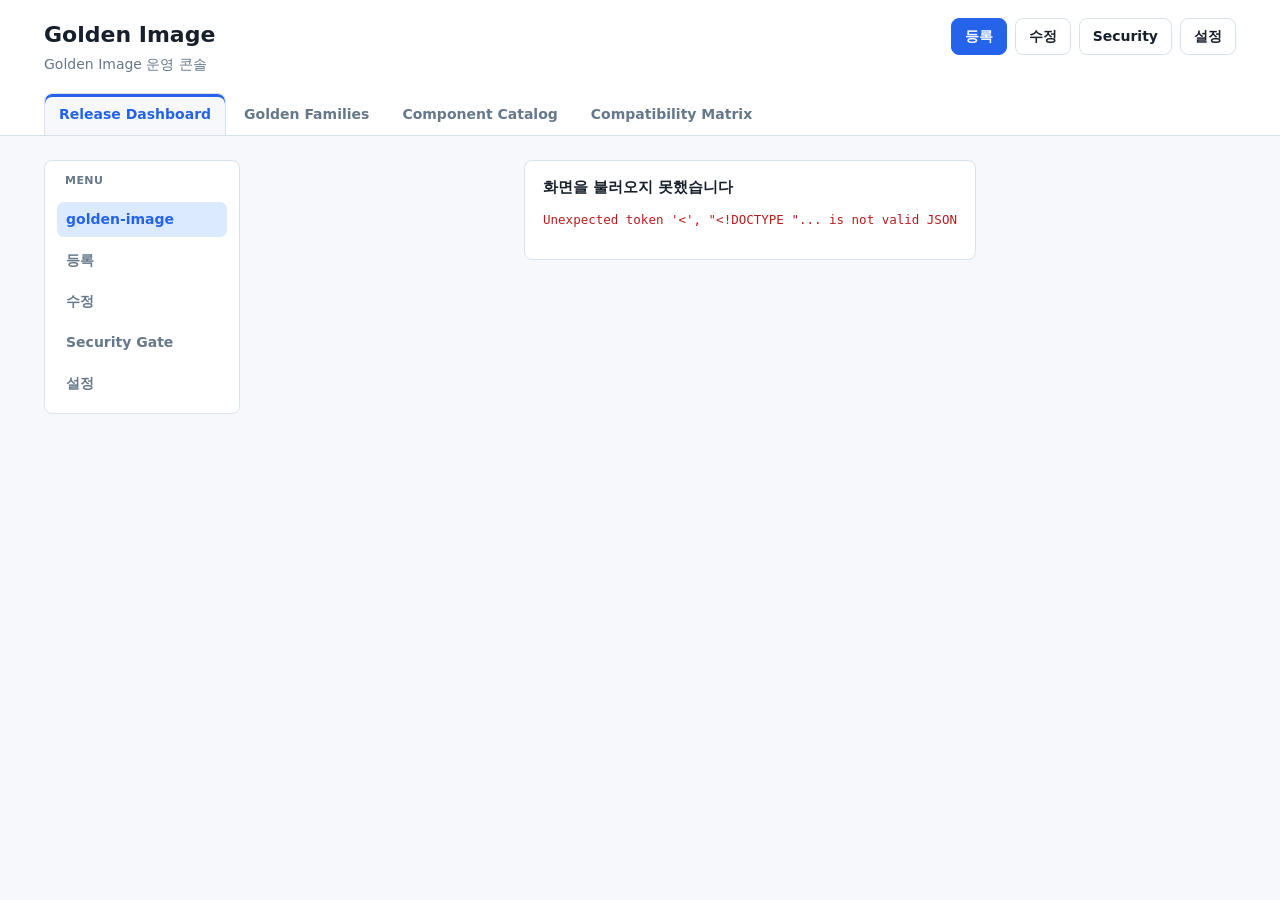
==== commit e1eb9051: "add golden image menu area" ====
--- a/index.html
+++ b/index.html
@@ -30,7 +30,19 @@
         </nav>
       </div>
     </header>
-    <main id="main" class="main"></main>
+    <div class="content-layout">
+      <aside class="side-menu" aria-label="Main menu">
+        <nav class="side-menu-inner">
+          <div class="side-menu-title">Menu</div>
+          <a class="active" href="index.html">golden-image</a>
+          <a href="register.html">등록</a>
+          <a href="edit.html">수정</a>
+          <a href="security.html">Security Gate</a>
+          <a href="settings.html">설정</a>
+        </nav>
+      </aside>
+      <main id="main" class="main"></main>
+    </div>
   </div>
   <div id="modal-root"></div>
   <div id="toast-root"></div>
--- a/styles.css
+++ b/styles.css
@@ -96,6 +96,51 @@
   margin: 0 auto;
   padding: 24px;
 }
+.content-layout {
+  display: grid;
+  grid-template-columns: 220px minmax(0, 1fr);
+  max-width: 1240px;
+  margin: 0 auto;
+}
+.side-menu {
+  padding: 24px 0 24px 24px;
+}
+.side-menu-inner {
+  position: sticky;
+  top: 18px;
+  display: grid;
+  gap: 6px;
+  padding: 12px;
+  background: var(--surface);
+  border: 1px solid var(--border);
+  border-radius: var(--radius);
+}
+.side-menu-title {
+  padding: 0 8px 6px;
+  color: var(--muted);
+  font-size: 11px;
+  font-weight: 800;
+  text-transform: uppercase;
+  letter-spacing: .04em;
+}
+.side-menu a {
+  display: flex;
+  align-items: center;
+  min-height: 34px;
+  padding: 7px 9px;
+  color: var(--muted);
+  text-decoration: none;
+  border-radius: 7px;
+  font-weight: 700;
+}
+.side-menu a:hover {
+  color: var(--text);
+  background: var(--surface-soft);
+}
+.side-menu a.active {
+  color: var(--accent);
+  background: var(--accent-soft);
+}
 .page-head {
   display: flex;
   justify-content: space-between;
@@ -466,6 +511,15 @@
 
 @media (max-width: 860px) {
   .topbar-inner, .main { padding-left: 16px; padding-right: 16px; }
+  .content-layout { display: block; }
+  .side-menu { padding: 14px 16px 0; }
+  .side-menu-inner {
+    position: static;
+    display: flex;
+    overflow-x: auto;
+  }
+  .side-menu-title { display: none; }
+  .side-menu a { white-space: nowrap; }
   .stats, .cols, .form-grid { grid-template-columns: 1fr; }
   .tabs a { min-height: 38px; padding: 8px 11px; }
 }
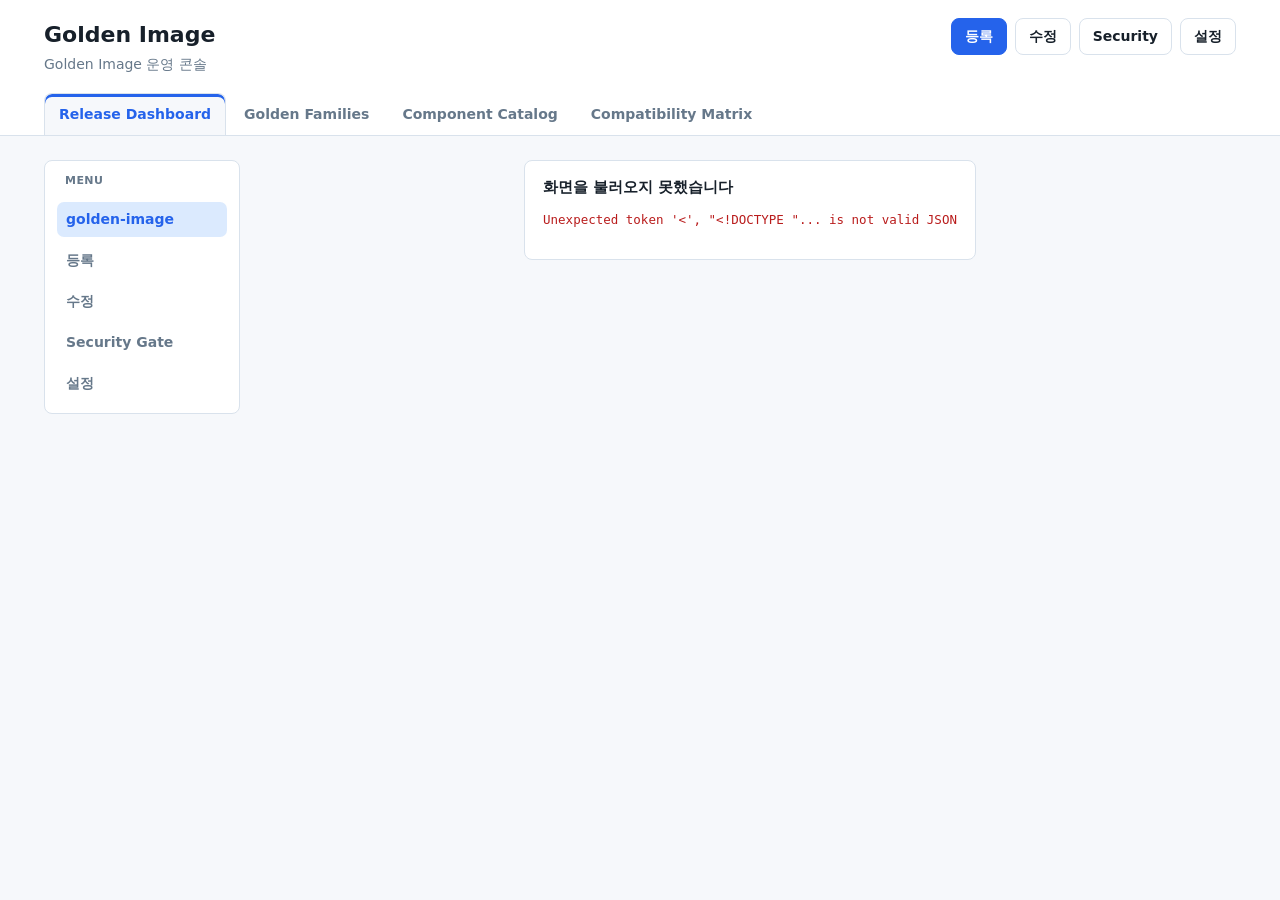
==== commit 28302b90: "set index as golden image menu root" ====
--- a/index.html
+++ b/index.html
@@ -34,11 +34,11 @@
       <aside class="side-menu" aria-label="Main menu">
         <nav class="side-menu-inner">
           <div class="side-menu-title">Menu</div>
-          <a class="active" href="index.html">golden-image</a>
-          <a href="register.html">등록</a>
-          <a href="edit.html">수정</a>
-          <a href="security.html">Security Gate</a>
-          <a href="settings.html">설정</a>
+          <a href="index.html" data-menu="golden-image">golden-image</a>
+          <a href="register.html" data-menu="register">등록</a>
+          <a href="edit.html" data-menu="edit">수정</a>
+          <a href="security.html" data-menu="security">Security Gate</a>
+          <a href="settings.html" data-menu="settings">설정</a>
         </nav>
       </aside>
       <main id="main" class="main"></main>
--- a/styles.css
+++ b/styles.css
@@ -300,14 +300,16 @@
 
 .stage-line,
 .stage-dag {
-  display: flex;
-  gap: 0;
-  overflow-x: auto;
+  display: grid;
+  grid-template-columns: repeat(auto-fit, minmax(132px, 1fr));
+  gap: 10px;
+  overflow: visible;
   padding: 4px 0;
 }
 .stage-node {
-  min-width: 126px;
-  flex: none;
+  min-width: 0;
+  width: 100%;
+  min-height: 86px;
   padding: 10px 14px;
   border: 1px solid var(--border);
   border-radius: var(--radius);
@@ -320,8 +322,7 @@
   font-weight: 750;
 }
 .stage-arrow {
-  align-self: center;
-  padding: 0 6px;
+  display: none;
   color: var(--muted);
 }
 
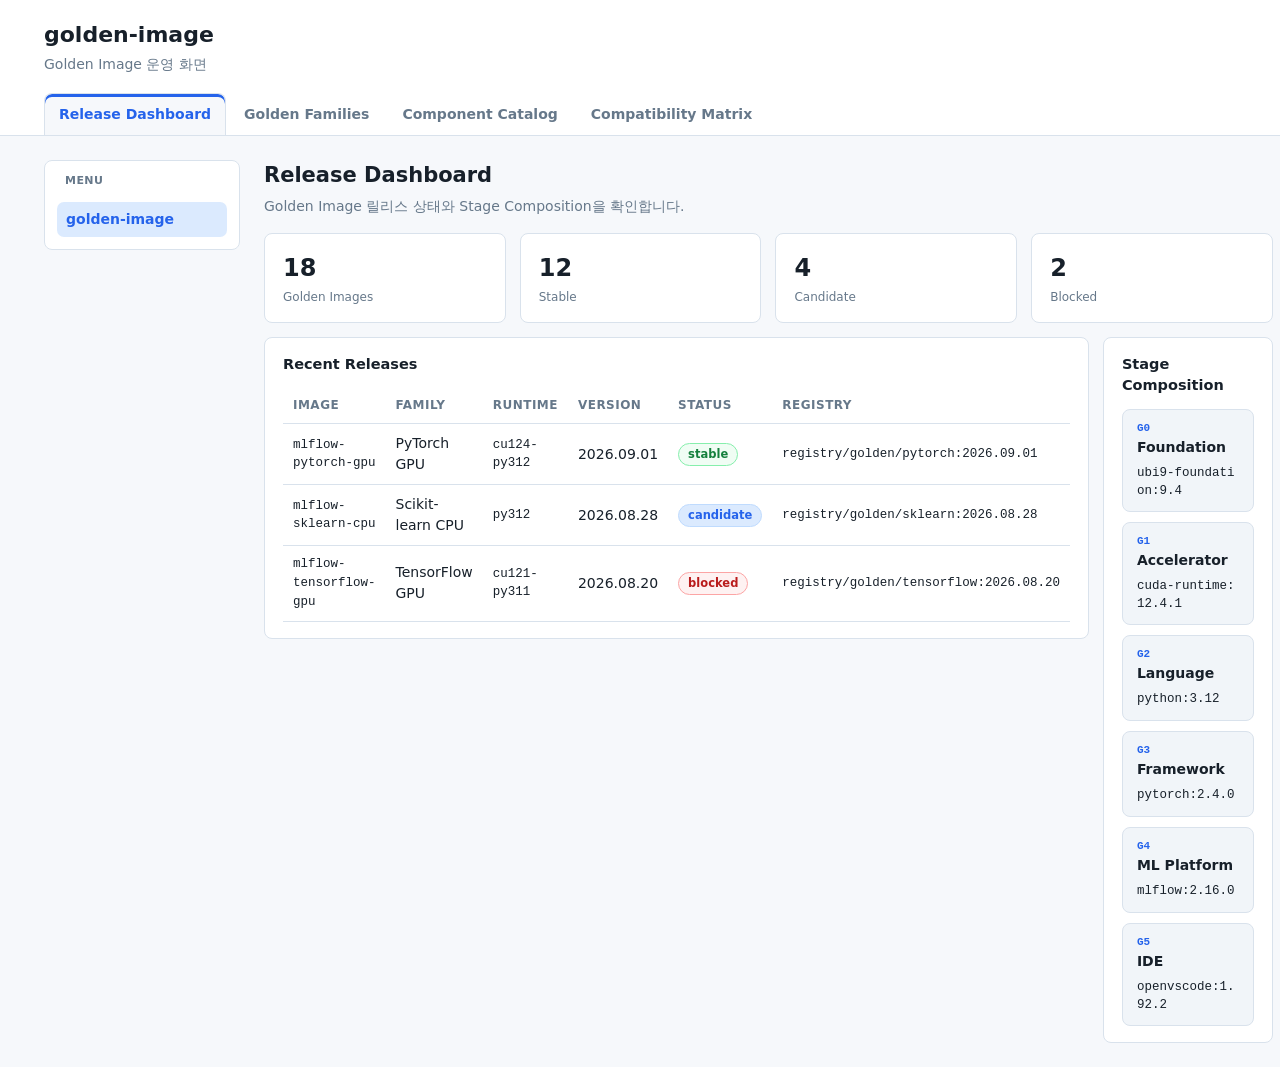
==== commit 2ad6d2af: "rebuild static golden image tabs" ====
--- a/index.html
+++ b/index.html
@@ -3,49 +3,78 @@
 <head>
   <meta charset="utf-8">
   <meta name="viewport" content="width=device-width, initial-scale=1">
-  <title>Golden Image · Release Dashboard</title>
+  <title>golden-image · Release Dashboard</title>
   <link rel="stylesheet" href="styles.css">
 </head>
-<body data-screen="dashboard">
+<body>
   <div class="shell">
     <header class="topbar">
       <div class="topbar-inner">
-        <div class="brand-row">
-          <div>
-            <h1 class="brand">Golden Image</h1>
-            <p class="brand-sub">Golden Image 운영 콘솔</p>
-          </div>
-          <div class="quick-actions">
-            <a class="btn primary" href="register.html">등록</a>
-            <a class="btn" href="edit.html">수정</a>
-            <a class="btn" href="security.html">Security</a>
-            <a class="btn" href="settings.html">설정</a>
-          </div>
-        </div>
-        <nav class="tabs" aria-label="Golden Image tabs">
-          <a href="index.html" data-nav="dashboard">Release Dashboard</a>
-          <a href="families.html" data-nav="families">Golden Families</a>
-          <a href="components.html" data-nav="components">Component Catalog</a>
-          <a href="matrix.html" data-nav="matrix">Compatibility Matrix</a>
+        <h1 class="brand">golden-image</h1>
+        <p class="brand-sub">Golden Image 운영 화면</p>
+        <nav class="tabs" aria-label="golden-image tabs">
+          <a class="active" href="index.html">Release Dashboard</a>
+          <a href="families.html">Golden Families</a>
+          <a href="components.html">Component Catalog</a>
+          <a href="matrix.html">Compatibility Matrix</a>
         </nav>
       </div>
     </header>
+
     <div class="content-layout">
       <aside class="side-menu" aria-label="Main menu">
         <nav class="side-menu-inner">
           <div class="side-menu-title">Menu</div>
-          <a href="index.html" data-menu="golden-image">golden-image</a>
-          <a href="register.html" data-menu="register">등록</a>
-          <a href="edit.html" data-menu="edit">수정</a>
-          <a href="security.html" data-menu="security">Security Gate</a>
-          <a href="settings.html" data-menu="settings">설정</a>
+          <a class="active" href="index.html">golden-image</a>
         </nav>
       </aside>
-      <main id="main" class="main"></main>
+
+      <main class="main">
+        <div class="page-head">
+          <div>
+            <h2 class="page-title">Release Dashboard</h2>
+            <p class="page-sub">Golden Image 릴리스 상태와 Stage Composition을 확인합니다.</p>
+          </div>
+        </div>
+
+        <section class="grid stats">
+          <div class="panel stat"><div class="v">18</div><div class="k">Golden Images</div></div>
+          <div class="panel stat"><div class="v">12</div><div class="k">Stable</div></div>
+          <div class="panel stat"><div class="v">4</div><div class="k">Candidate</div></div>
+          <div class="panel stat"><div class="v">2</div><div class="k">Blocked</div></div>
+        </section>
+
+        <section class="grid cols" style="margin-top:14px;">
+          <div class="panel">
+            <h3>Recent Releases</h3>
+            <div class="table-wrap">
+              <table>
+                <thead>
+                  <tr><th>Image</th><th>Family</th><th>Runtime</th><th>Version</th><th>Status</th><th>Registry</th></tr>
+                </thead>
+                <tbody>
+                  <tr><td class="mono">mlflow-pytorch-gpu</td><td>PyTorch GPU</td><td class="mono">cu124-py312</td><td>2026.09.01</td><td><span class="badge ok">stable</span></td><td class="mono">registry/golden/pytorch:2026.09.01</td></tr>
+                  <tr><td class="mono">mlflow-sklearn-cpu</td><td>Scikit-learn CPU</td><td class="mono">py312</td><td>2026.08.28</td><td><span class="badge info">candidate</span></td><td class="mono">registry/golden/sklearn:2026.08.28</td></tr>
+                  <tr><td class="mono">mlflow-tensorflow-gpu</td><td>TensorFlow GPU</td><td class="mono">cu121-py311</td><td>2026.08.20</td><td><span class="badge err">blocked</span></td><td class="mono">registry/golden/tensorflow:2026.08.20</td></tr>
+                </tbody>
+              </table>
+            </div>
+          </div>
+
+          <div class="panel">
+            <h3>Stage Composition</h3>
+            <div class="stage-composition">
+              <div class="stage-node"><div class="stage-key">G0</div><strong>Foundation</strong><div class="stage-ref mono">ubi9-foundation:9.4</div></div>
+              <div class="stage-node"><div class="stage-key">G1</div><strong>Accelerator</strong><div class="stage-ref mono">cuda-runtime:12.4.1</div></div>
+              <div class="stage-node"><div class="stage-key">G2</div><strong>Language</strong><div class="stage-ref mono">python:3.12</div></div>
+              <div class="stage-node"><div class="stage-key">G3</div><strong>Framework</strong><div class="stage-ref mono">pytorch:2.4.0</div></div>
+              <div class="stage-node"><div class="stage-key">G4</div><strong>ML Platform</strong><div class="stage-ref mono">mlflow:2.16.0</div></div>
+              <div class="stage-node"><div class="stage-key">G5</div><strong>IDE</strong><div class="stage-ref mono">openvscode:1.92.2</div></div>
+            </div>
+          </div>
+        </section>
+      </main>
     </div>
   </div>
-  <div id="modal-root"></div>
-  <div id="toast-root"></div>
-  <script type="module" src="shell.js"></script>
 </body>
 </html>
--- a/styles.css
+++ b/styles.css
@@ -190,6 +190,10 @@
   align-items: center;
   flex-wrap: wrap;
 }
+.row > select,
+.row > input {
+  width: auto;
+}
 .spread {
   display: flex;
   justify-content: space-between;
@@ -306,6 +310,11 @@
   overflow: visible;
   padding: 4px 0;
 }
+.stage-composition {
+  display: grid;
+  grid-template-columns: repeat(auto-fit, minmax(132px, 1fr));
+  gap: 10px;
+}
 .stage-node {
   min-width: 0;
   width: 100%;
@@ -324,6 +333,10 @@
 .stage-arrow {
   display: none;
   color: var(--muted);
+}
+.stage-ref {
+  margin-top: 6px;
+  word-break: break-all;
 }
 
 .matrix {
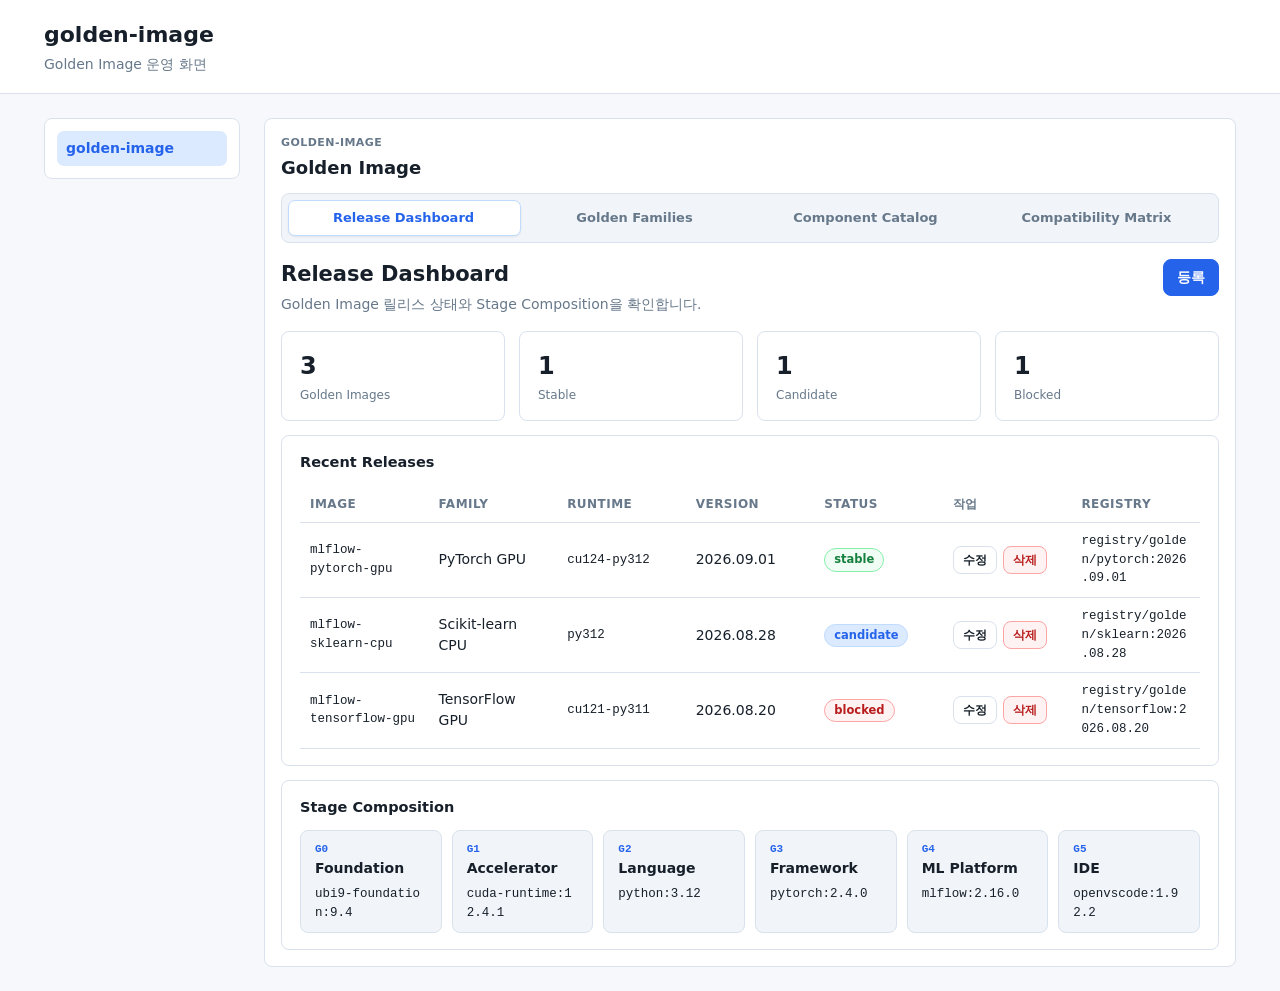
==== commit c09f72ac: "add golden image crud and spec workbook" ====
--- a/index.html
+++ b/index.html
@@ -5,57 +5,91 @@
   <meta name="viewport" content="width=device-width, initial-scale=1">
   <title>golden-image · Release Dashboard</title>
   <link rel="stylesheet" href="styles.css">
+  <script src="golden-image.js" defer></script>
 </head>
-<body>
+<body data-page="releases">
   <div class="shell">
     <header class="topbar">
       <div class="topbar-inner">
         <h1 class="brand">golden-image</h1>
         <p class="brand-sub">Golden Image 운영 화면</p>
-        <nav class="tabs" aria-label="golden-image tabs">
-          <a class="active" href="index.html">Release Dashboard</a>
-          <a href="families.html">Golden Families</a>
-          <a href="components.html">Component Catalog</a>
-          <a href="matrix.html">Compatibility Matrix</a>
-        </nav>
       </div>
     </header>
 
     <div class="content-layout">
       <aside class="side-menu" aria-label="Main menu">
         <nav class="side-menu-inner">
-          <div class="side-menu-title">Menu</div>
           <a class="active" href="index.html">golden-image</a>
         </nav>
       </aside>
 
       <main class="main">
+        <section class="golden-image-workspace">
+          <div class="workspace-head">
+            <div>
+              <div class="workspace-label">golden-image</div>
+              <h2 class="workspace-title">Golden Image</h2>
+            </div>
+          </div>
+
+          <nav class="workspace-tabs slide-tabs tab-release" role="tablist" aria-label="golden-image tabs">
+            <a class="active" role="tab" aria-selected="true" aria-current="page" href="index.html">Release Dashboard</a>
+            <a role="tab" aria-selected="false" href="families.html">Golden Families</a>
+            <a role="tab" aria-selected="false" href="components.html">Component Catalog</a>
+            <a role="tab" aria-selected="false" href="matrix.html">Compatibility Matrix</a>
+          </nav>
+
         <div class="page-head">
           <div>
             <h2 class="page-title">Release Dashboard</h2>
             <p class="page-sub">Golden Image 릴리스 상태와 Stage Composition을 확인합니다.</p>
           </div>
+          <button class="primary" type="button" data-add="releases">등록</button>
         </div>
 
         <section class="grid stats">
-          <div class="panel stat"><div class="v">18</div><div class="k">Golden Images</div></div>
-          <div class="panel stat"><div class="v">12</div><div class="k">Stable</div></div>
-          <div class="panel stat"><div class="v">4</div><div class="k">Candidate</div></div>
-          <div class="panel stat"><div class="v">2</div><div class="k">Blocked</div></div>
+          <div class="panel stat"><div class="v" id="releaseTotal">3</div><div class="k">Golden Images</div></div>
+          <div class="panel stat"><div class="v" id="releaseStable">1</div><div class="k">Stable</div></div>
+          <div class="panel stat"><div class="v" id="releaseCandidate">1</div><div class="k">Candidate</div></div>
+          <div class="panel stat"><div class="v" id="releaseBlocked">1</div><div class="k">Blocked</div></div>
         </section>
 
-        <section class="grid cols" style="margin-top:14px;">
+        <section class="grid dashboard-sections" style="margin-top:14px;">
           <div class="panel">
             <h3>Recent Releases</h3>
             <div class="table-wrap">
-              <table>
+              <table class="release-table">
                 <thead>
-                  <tr><th>Image</th><th>Family</th><th>Runtime</th><th>Version</th><th>Status</th><th>Registry</th></tr>
+                  <tr><th>Image</th><th>Family</th><th>Runtime</th><th>Version</th><th>Status</th><th>작업</th><th>Registry</th></tr>
                 </thead>
-                <tbody>
-                  <tr><td class="mono">mlflow-pytorch-gpu</td><td>PyTorch GPU</td><td class="mono">cu124-py312</td><td>2026.09.01</td><td><span class="badge ok">stable</span></td><td class="mono">registry/golden/pytorch:2026.09.01</td></tr>
-                  <tr><td class="mono">mlflow-sklearn-cpu</td><td>Scikit-learn CPU</td><td class="mono">py312</td><td>2026.08.28</td><td><span class="badge info">candidate</span></td><td class="mono">registry/golden/sklearn:2026.08.28</td></tr>
-                  <tr><td class="mono">mlflow-tensorflow-gpu</td><td>TensorFlow GPU</td><td class="mono">cu121-py311</td><td>2026.08.20</td><td><span class="badge err">blocked</span></td><td class="mono">registry/golden/tensorflow:2026.08.20</td></tr>
+                <tbody id="releaseRows">
+                  <tr>
+                    <td class="mono">mlflow-pytorch-gpu</td>
+                    <td>PyTorch GPU</td>
+                    <td class="mono">cu124-py312</td>
+                    <td>2026.09.01</td>
+                    <td><span class="badge ok">stable</span></td>
+                    <td><div class="row row-actions"><button class="small" type="button" data-type="releases" data-edit="rel-1">수정</button><button class="small danger" type="button" data-type="releases" data-delete="rel-1">삭제</button></div></td>
+                    <td class="mono">registry/golden/pytorch:2026.09.01</td>
+                  </tr>
+                  <tr>
+                    <td class="mono">mlflow-sklearn-cpu</td>
+                    <td>Scikit-learn CPU</td>
+                    <td class="mono">py312</td>
+                    <td>2026.08.28</td>
+                    <td><span class="badge info">candidate</span></td>
+                    <td><div class="row row-actions"><button class="small" type="button" data-type="releases" data-edit="rel-2">수정</button><button class="small danger" type="button" data-type="releases" data-delete="rel-2">삭제</button></div></td>
+                    <td class="mono">registry/golden/sklearn:2026.08.28</td>
+                  </tr>
+                  <tr>
+                    <td class="mono">mlflow-tensorflow-gpu</td>
+                    <td>TensorFlow GPU</td>
+                    <td class="mono">cu121-py311</td>
+                    <td>2026.08.20</td>
+                    <td><span class="badge err">blocked</span></td>
+                    <td><div class="row row-actions"><button class="small" type="button" data-type="releases" data-edit="rel-3">수정</button><button class="small danger" type="button" data-type="releases" data-delete="rel-3">삭제</button></div></td>
+                    <td class="mono">registry/golden/tensorflow:2026.08.20</td>
+                  </tr>
                 </tbody>
               </table>
             </div>
@@ -73,8 +107,11 @@
             </div>
           </div>
         </section>
+        </section>
       </main>
     </div>
   </div>
+  <div id="modal-root"></div>
+  <div id="toast-root"></div>
 </body>
 </html>
--- a/styles.css
+++ b/styles.css
@@ -36,7 +36,7 @@
 .topbar-inner {
   max-width: 1240px;
   margin: 0 auto;
-  padding: 18px 24px 0;
+  padding: 18px 24px;
 }
 .brand-row {
   display: flex;
@@ -90,10 +90,11 @@
   border-color: var(--border);
   box-shadow: inset 0 3px 0 var(--accent);
 }
-
 .main {
-  max-width: 1240px;
-  margin: 0 auto;
+  min-width: 0;
+  width: 100%;
+  max-width: none;
+  margin: 0;
   padding: 24px;
 }
 .content-layout {
@@ -141,6 +142,93 @@
   color: var(--accent);
   background: var(--accent-soft);
 }
+.golden-image-workspace {
+  min-width: 0;
+  background: var(--surface);
+  border: 1px solid var(--border);
+  border-radius: var(--radius);
+  padding: 16px;
+}
+.workspace-head {
+  display: flex;
+  align-items: flex-start;
+  justify-content: space-between;
+  gap: 16px;
+  margin-bottom: 12px;
+}
+.workspace-label {
+  color: var(--muted);
+  font-size: 11px;
+  font-weight: 800;
+  letter-spacing: .04em;
+  text-transform: uppercase;
+}
+.workspace-title {
+  margin: 2px 0 0;
+  font-size: 18px;
+  font-weight: 800;
+}
+.workspace-tabs {
+  min-width: 0;
+  display: grid;
+  grid-template-columns: repeat(4, minmax(0, 1fr));
+  gap: 0;
+  margin: 0 0 16px;
+  padding: 6px;
+  overflow: hidden;
+  background: var(--surface-soft);
+  border: 1px solid var(--border);
+  border-radius: var(--radius);
+}
+.slide-tabs {
+  position: relative;
+}
+.slide-tabs::before {
+  content: "";
+  position: absolute;
+  top: 6px;
+  bottom: 6px;
+  left: 6px;
+  width: calc((100% - 12px) / 4);
+  background: var(--surface);
+  border: 1px solid #bfdbfe;
+  border-radius: 7px;
+  box-shadow: 0 1px 2px rgba(15, 23, 42, .08);
+  transform: translateX(calc(var(--tab-index, 0) * 100%));
+  transition: transform .22s ease;
+}
+.tab-release { --tab-index: 0; }
+.tab-families { --tab-index: 1; }
+.tab-components { --tab-index: 2; }
+.tab-matrix { --tab-index: 3; }
+.workspace-tabs a {
+  min-width: 0;
+  position: relative;
+  z-index: 1;
+  display: inline-flex;
+  align-items: center;
+  justify-content: center;
+  min-height: 36px;
+  padding: 8px 12px;
+  color: var(--muted);
+  text-decoration: none;
+  border: 1px solid transparent;
+  border-radius: 7px;
+  font-size: 13px;
+  font-weight: 700;
+  line-height: 1.2;
+  text-align: center;
+  white-space: nowrap;
+}
+.workspace-tabs a:hover {
+  color: var(--text);
+  background: var(--surface);
+}
+.workspace-tabs a.active {
+  color: var(--accent);
+  background: transparent;
+  border-color: transparent;
+}
 .page-head {
   display: flex;
   justify-content: space-between;
@@ -162,6 +250,7 @@
 .grid { display: grid; gap: 14px; }
 .stats { grid-template-columns: repeat(4, minmax(150px, 1fr)); }
 .cols { grid-template-columns: 1.45fr .9fr; align-items: start; }
+.dashboard-sections { grid-template-columns: 1fr; }
 .cards { grid-template-columns: repeat(auto-fill, minmax(270px, 1fr)); }
 .form-grid { grid-template-columns: repeat(2, minmax(220px, 1fr)); }
 .full { grid-column: 1 / -1; }
@@ -183,7 +272,11 @@
 }
 .muted { color: var(--muted); }
 .small { font-size: 12px; }
-.mono { font-family: var(--mono); font-size: 12.5px; }
+.mono {
+  font-family: var(--mono);
+  font-size: 12.5px;
+  overflow-wrap: anywhere;
+}
 .row {
   display: flex;
   gap: 10px;
@@ -193,6 +286,15 @@
 .row > select,
 .row > input {
   width: auto;
+}
+.row-actions {
+  gap: 6px;
+  justify-content: flex-start;
+  flex-wrap: nowrap;
+}
+.row-actions button {
+  min-width: 44px;
+  white-space: nowrap;
 }
 .spread {
   display: flex;
@@ -219,6 +321,10 @@
 }
 
 .table-wrap { overflow-x: auto; }
+.release-table {
+  min-width: 880px;
+  table-layout: fixed;
+}
 table {
   width: 100%;
   border-collapse: collapse;
@@ -438,6 +544,11 @@
   gap: 10px;
   margin-top: 20px;
 }
+.crud-actions {
+  display: flex;
+  justify-content: flex-end;
+  margin-top: 12px;
+}
 
 #modal-root:empty { display: none; }
 .modal-backdrop {
@@ -535,5 +646,6 @@
   .side-menu-title { display: none; }
   .side-menu a { white-space: nowrap; }
   .stats, .cols, .form-grid { grid-template-columns: 1fr; }
+  .workspace-tabs a { padding: 8px 7px; font-size: 11.5px; }
   .tabs a { min-height: 38px; padding: 8px 11px; }
 }
